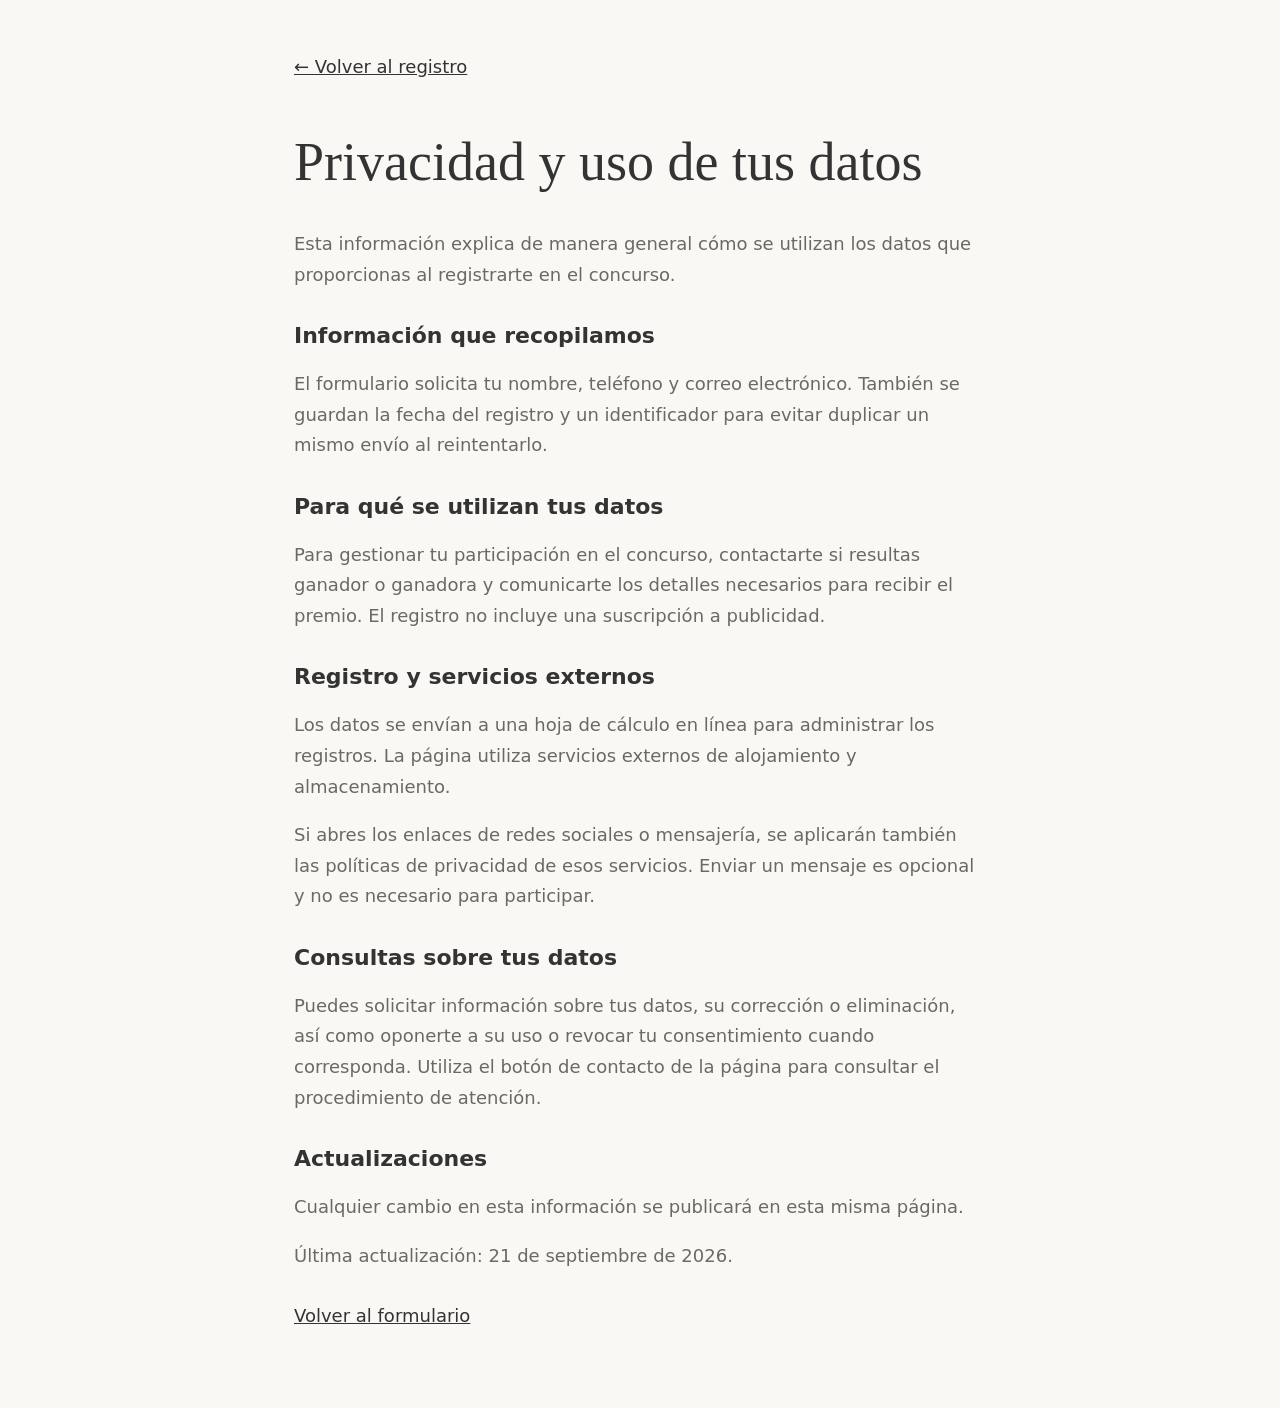
==== privacidad.html @ 13da00fe "Add files via upload" ====
<!doctype html>
<html lang="es-MX">
<head>
  <meta charset="utf-8">
  <meta name="viewport" content="width=device-width, initial-scale=1">
  <meta name="robots" content="noindex">
  <title>Privacidad y uso de tus datos</title>
  <link rel="stylesheet" href="style.css">
</head>
<body>
  <main class="privacidad">
    <a class="privacidad__volver" href="index.html#registro">← Volver al registro</a>
    <h1>Privacidad y uso de tus datos</h1>
    <p>Esta información explica de manera general cómo se utilizan los datos que proporcionas al registrarte en el concurso.</p>

    <h2>Información que recopilamos</h2>
    <p>El formulario solicita tu nombre, teléfono y correo electrónico. También se guardan la fecha del registro y un identificador para evitar duplicar un mismo envío al reintentarlo.</p>

    <h2>Para qué se utilizan tus datos</h2>
    <p>Para gestionar tu participación en el concurso, contactarte si resultas ganador o ganadora y comunicarte los detalles necesarios para recibir el premio. El registro no incluye una suscripción a publicidad.</p>

    <h2>Registro y servicios externos</h2>
    <p>Los datos se envían a una hoja de cálculo en línea para administrar los registros. La página utiliza servicios externos de alojamiento y almacenamiento.</p>
    <p>Si abres los enlaces de redes sociales o mensajería, se aplicarán también las políticas de privacidad de esos servicios. Enviar un mensaje es opcional y no es necesario para participar.</p>

    <h2>Consultas sobre tus datos</h2>
    <p>Puedes solicitar información sobre tus datos, su corrección o eliminación, así como oponerte a su uso o revocar tu consentimiento cuando corresponda. Utiliza el botón de contacto de la página para consultar el procedimiento de atención.</p>

    <h2>Actualizaciones</h2>
    <p>Cualquier cambio en esta información se publicará en esta misma página.</p>
    <p>Última actualización: 21 de septiembre de 2026.</p>
    <a class="privacidad__volver" href="index.html#registro">Volver al formulario</a>
  </main>
</body>
</html>
---- style.css ----
/* ============================================================
   FLORECER INTERIOR · Vizcaína
   Hoja de estilos mobile-first (móvil → tablet → escritorio)

   ÍNDICE
   01 · Variables y base
   02 · Tipografía y elementos comunes
   03 · Botones
   04 · Hero
   05 · Beneficios
   06 · Cupo limitado
   07 · Galería + lightbox
   08 · Experiencia
   09 · Testimonios
   10 · Llamada a la acción
   11 · Formulario y confirmación
   12 · Pie de página
   13 · Animaciones de aparición
   14 · Tablet y escritorio
   ============================================================ */

/* ---------- 01 · Variables y base ---------- */
:root{
  /* Paleta de marca */
  --rosa:        #D8A7B1;
  --rosa-hondo:  #8B5361;   /* versión legible del rosa para textos grandes */
  --marfil:      #FAF8F4;
  --champagne:   #E7D7C9;
  --beige:       #DCCFC0;
  --salvia:      #A8B5A2;
  --salvia-hondo:#53604D;   /* versión legible del salvia para textos pequeños */
  --tinta:       #333333;
  --tinta-suave: #6E6862;
  --tinta-boton: #3B2A2E;   /* texto sobre el rosa: buen contraste */

  /* Tipografía */
  --display: "Italiana", "Didot", Georgia, serif;
  --texto:   "Jost", "Futura", "Century Gothic", system-ui, sans-serif;

  /* Ritmo vertical y medidas */
  --bloque: clamp(28px, 4vw, 44px);  /* separación entre secciones */
  --margen: clamp(22px, 6vw, 64px);    /* margen lateral */
  --ancho:  1180px;                    /* ancho máximo de contenido */

  --curva: cubic-bezier(.22,.61,.36,1);
}

*,*::before,*::after{ box-sizing:border-box; }

html{ scroll-behavior:smooth; -webkit-text-size-adjust:100%; }

body{
  margin:0;
  background:var(--marfil);
  color:var(--tinta);
  font-family:var(--texto);
  font-weight:400;
  font-size:17px;
  line-height:1.7;
  overflow-x:hidden;
}

img{ max-width:100%; display:block; }

/* Enlace de accesibilidad: sólo visible al navegar con teclado */
.salto-contenido{
  position:absolute; left:-9999px; top:0; z-index:100;
  background:var(--tinta); color:var(--marfil);
  padding:12px 20px; font-size:14px;
}
.salto-contenido:focus{ left:12px; top:12px; }

/* Foco visible y consistente en toda la página */
a:focus-visible, button:focus-visible, input:focus-visible,
select:focus-visible, textarea:focus-visible, [tabindex]:focus-visible{
  outline:2px solid var(--salvia-hondo);
  outline-offset:3px;
}

/* ---------- 02 · Tipografía y elementos comunes ---------- */
.titulo-seccion{
  font-family:var(--display);
  font-weight:400;
  font-size:clamp(34px, 8.5vw, 58px);
  line-height:1.1;
  letter-spacing:.02em;
  margin:0 0 14px;
  text-align:center;
}
.titulo-seccion--izq{ text-align:left; }

.subtitulo-seccion{
  max-width:46ch;
  margin:0 auto clamp(20px, 3vw, 28px);
  text-align:center;
  color:var(--tinta-suave);
}

/* Filete decorativo bajo los títulos centrados */
.titulo-seccion::after{
  content:"";
  display:block;
  width:44px; height:1px;
  margin:20px auto 0;
  background:var(--salvia);
}
.titulo-seccion--izq::after{ margin-left:0; }

section{ padding:var(--bloque) var(--margen); }

/* ---------- 03 · Botones ---------- */
.boton{
  display:inline-block;
  font-family:var(--texto);
  font-size:15px;
  font-weight:400;
  letter-spacing:.14em;
  text-decoration:none;
  text-align:center;
  padding:17px 38px;
  border:none;
  border-radius:100px;
  cursor:pointer;
  transition:transform .35s var(--curva), background-color .35s var(--curva), box-shadow .35s var(--curva);
}
.boton--principal{
  background:var(--rosa);
  color:var(--tinta-boton);
  box-shadow:0 10px 26px -14px rgba(180,127,139,.85);
}
.boton--principal:hover{ background:#CE97A2; transform:translateY(-2px); }
.boton--principal:active{ transform:translateY(0); }

.boton--ancho{ width:100%; }

.boton--whatsapp{
  background:var(--salvia);
  color:#25321F;
  margin-top:26px;
}
.boton--whatsapp:hover{ background:#9BAA95; transform:translateY(-2px); }

/* ---------- 04 · Hero ---------- */
.hero{
  position:relative;
  min-height:0;
  display:flex;
  align-items:flex-end;
  padding:var(--margen);
  padding-block:clamp(24px, 4vw, 40px);
  overflow:hidden;
  isolation:isolate;
}
.hero__foto{
  position:absolute; inset:0;
  width:100%; height:100%;
  object-fit:cover;
  z-index:-2;
}
/* Velo suave para que el texto siempre sea legible */
.hero__velo{
  position:absolute; inset:0;
  z-index:-1;
  background:
    linear-gradient(180deg, rgba(250,248,244,.42) 0%, rgba(250,248,244,.10) 38%, rgba(59,42,46,.42) 100%),
    linear-gradient(0deg, rgba(216,167,177,.18), rgba(216,167,177,.18));
}
/* Respaldo visual mientras no existan las fotografías reales */
.hero.sin-imagen{ background:linear-gradient(160deg,var(--champagne) 0%, var(--rosa) 55%, var(--beige) 100%); }
.hero.sin-imagen .hero__foto{ display:none; }

.hero__contenido{ max-width:640px; color:var(--marfil); }

.hero__marca{
  margin:0 0 18px;
  font-size:13px;
  letter-spacing:.34em;
  color:rgba(250,248,244,.9);
}

.hero__titulo{
  font-family:var(--display);
  font-weight:400;
  font-size:clamp(52px, 17vw, 132px);
  line-height:.92;
  letter-spacing:.03em;
  margin:0;
  text-shadow:0 2px 30px rgba(59,42,46,.35);
}
.hero__titulo span{ display:block; }
.hero__titulo span:last-child{ padding-left:.14em; } /* desfase editorial */

.tallo{ display:block; width:120px; height:60px; color:var(--marfil); margin:0 0 10px; opacity:.9; }
.tallo path{ stroke-dasharray:220; stroke-dashoffset:220; }

.hero__bajada{
  font-size:clamp(17px, 4.4vw, 21px);
  line-height:1.6;
  margin:0 0 16px;
  max-width:34ch;
}
.hero__nota{
  font-size:15px;
  line-height:1.65;
  color:rgba(250,248,244,.92);
  margin:0 0 32px;
  max-width:42ch;
  padding-left:14px;
  border-left:1px solid rgba(250,248,244,.5);
}

/* ---------- 05 · Beneficios ---------- */
.beneficios{ background:var(--marfil); }
.beneficios__lista{
  display:grid;
  gap:0;
  max-width:var(--ancho);
  margin:0 auto;
}
.beneficio{
  padding:22px 4px;
  border-top:1px solid var(--beige);   /* filetes en lugar de cajas con sombra */
  text-align:center;
}
.beneficio:last-child{ border-bottom:1px solid var(--beige); }
.beneficio__marca{ font-size:26px; display:block; margin-bottom:12px; }
.beneficio h3{
  font-family:var(--display);
  font-weight:400;
  font-size:27px;
  letter-spacing:.02em;
  margin:0 0 8px;
}
.beneficio p{ margin:0; color:var(--tinta-suave); max-width:34ch; margin-inline:auto; }

/* ---------- 06 · Cupo limitado ---------- */
.cupo{ padding-top:0; }
.cupo__tarjeta{
  max-width:620px;
  margin:0 auto;
  background:linear-gradient(170deg, var(--champagne), #F2E7DC);
  border-radius:26px;
  padding:clamp(32px, 8vw, 52px) clamp(24px, 6vw, 46px);
  text-align:center;
  position:relative;
  overflow:hidden;
}
/* Pétalos discretos de fondo */
.cupo__tarjeta::before,
.cupo__tarjeta::after{
  content:"";
  position:absolute;
  width:170px; height:170px;
  border-radius:60% 40% 55% 45%;
  background:rgba(216,167,177,.22);
}
.cupo__tarjeta::before{ top:-70px; right:-60px; }
.cupo__tarjeta::after{ bottom:-90px; left:-70px; background:rgba(168,181,162,.18); }

.cupo__etiqueta{
  position:relative;
  margin:0 0 6px;
  font-size:14px;
  letter-spacing:.2em;
  color:var(--salvia-hondo);
}
.cupo__titulo{
  position:relative;
  font-family:var(--display);
  font-weight:400;
  font-size:clamp(30px, 7vw, 44px);
  margin:0 0 18px;
}
.cupo__contador{
  position:relative;
  font-family:var(--display);
  font-size:clamp(22px, 5.4vw, 30px);
  color:var(--rosa-hondo);
  margin:0 0 18px;
}
/* Pétalos-contador: llenos = lugares disponibles */
.cupo__petalos{
  position:relative;
  display:flex; flex-wrap:wrap; justify-content:center; gap:7px;
  margin-bottom:20px;
}
.petalo{
  width:10px; height:12px;
  border-radius:60% 60% 55% 55%;
  background:rgba(180,127,139,.22);
  transform:scale(.6);
  opacity:0;
  transition:transform .5s var(--curva), opacity .5s var(--curva);
}
.petalo--lleno{ background:var(--rosa); }
.petalo--visible{ transform:scale(1); opacity:1; }

.cupo__nota{
  position:relative;
  margin:0;
  font-size:15px;
  color:var(--tinta-suave);
  max-width:38ch;
  margin-inline:auto;
}

/* ---------- 07 · Galería + lightbox ---------- */
.galeria{ background:var(--marfil); }
/* Cuatro imágenes organizadas en dos filas de dos. */
.galeria__grid{
  max-width:var(--ancho);
  margin:0 auto;
  display:grid;
  grid-template-columns:repeat(2,minmax(0,1fr));
  gap:12px;
}
.galeria__item{
  display:block;
  width:100%;
  padding:0; margin:0;
  aspect-ratio:1/1;
  border:none;
  background:var(--beige);
  border-radius:14px;
  overflow:hidden;
  cursor:pointer;
  break-inside:avoid;
  -webkit-tap-highlight-color:transparent;
}
.galeria__item img{
  width:100%;
  height:100%;
  object-fit:cover;
  transition:transform .6s var(--curva), opacity .6s var(--curva);
}
.galeria__item:hover img{ transform:scale(1.04); }
/* Respaldo cuando la imagen todavía no existe */
.galeria__item.sin-imagen{
  aspect-ratio:1/1;
  background:linear-gradient(150deg,var(--champagne),var(--rosa));
}
.galeria__item.sin-imagen:nth-child(3n){ background:linear-gradient(150deg,var(--beige),var(--salvia)); }
.galeria__item.sin-imagen:nth-child(3n+1){ aspect-ratio:1/1; }
.galeria__item.sin-imagen img{ display:none; }

.lightbox{
  position:fixed; inset:0; z-index:90;
  display:flex; align-items:center; justify-content:center;
  background:rgba(51,51,51,.92);
  padding:20px;
  opacity:0;
  transition:opacity .3s var(--curva);
}
.lightbox.abierto{ opacity:1; }
.lightbox__img{
  max-width:100%; max-height:84vh;
  border-radius:10px;
  box-shadow:0 30px 60px -30px rgba(0,0,0,.8);
}
.lightbox__cerrar,
.lightbox__nav{
  position:absolute;
  background:rgba(250,248,244,.14);
  color:var(--marfil);
  border:none;
  border-radius:50%;
  width:46px; height:46px;
  font-size:26px; line-height:1;
  cursor:pointer;
  transition:background-color .3s var(--curva);
}
.lightbox__cerrar:hover,
.lightbox__nav:hover{ background:rgba(250,248,244,.28); }
.lightbox__cerrar{ top:18px; right:18px; }
.lightbox__nav{ top:50%; transform:translateY(-50%); }
.lightbox__nav--prev{ left:12px; }
.lightbox__nav--next{ right:12px; }

/* ---------- 08 · Experiencia ---------- */
.experiencia{
  background:linear-gradient(180deg, var(--marfil) 0%, #F4EDE5 100%);
  display:grid;
  gap:clamp(26px, 6vw, 52px);
  align-items:center;
}
.experiencia__figura{
  margin:0;
  border-radius:20px;
  overflow:hidden;
  background:var(--beige);
  aspect-ratio:4/5;
}
.experiencia__figura img{ width:100%; height:100%; object-fit:cover; }
.experiencia__figura.sin-imagen{ background:linear-gradient(140deg,var(--salvia),var(--champagne)); }
.experiencia__figura.sin-imagen img{ display:none; }

.experiencia__texto p{ color:var(--tinta-suave); max-width:52ch; }
.experiencia__firma{
  font-family:var(--display);
  font-size:24px;
  letter-spacing:.24em;
  color:var(--rosa-hondo);
  margin-top:26px;
}

/* ---------- 09 · Testimonios ---------- */
.testimonios{ background:#F4EDE5; }
.carrusel{
  max-width:760px;
  margin:0 auto;
  overflow:hidden;
  position:relative;
}
.carrusel__pista{
  display:flex;
  transition:transform .7s var(--curva);
  touch-action:pan-y;
  cursor:grab;
}
.carrusel__pista.arrastrando{ transition:none; cursor:grabbing; }

.testimonio{
  flex:0 0 100%;
  margin:0;
  padding:8px clamp(10px, 4vw, 40px) 30px;
  text-align:center;
  user-select:none;
}
.testimonio__estrellas{ font-size:13px; letter-spacing:.18em; margin:0 0 16px; }
.testimonio blockquote{
  font-family:var(--display);
  font-size:clamp(21px, 5.2vw, 30px);
  line-height:1.4;
  margin:0 0 18px;
  color:var(--tinta);
}
.testimonio blockquote::before{ content:"“"; }
.testimonio blockquote::after{ content:"”"; }
.testimonio figcaption{
  font-size:14px;
  letter-spacing:.2em;
  color:var(--salvia-hondo);
}

.carrusel__puntos{ display:flex; justify-content:center; gap:10px; }
.carrusel__punto{
  width:8px; height:8px;
  padding:0;
  border:none; border-radius:50%;
  background:var(--beige);
  cursor:pointer;
  transition:background-color .3s var(--curva), transform .3s var(--curva);
}
.carrusel__punto[aria-selected="true"]{ background:var(--rosa); transform:scale(1.4); }

/* ---------- 10 · Llamada a la acción ---------- */
.cta{ background:var(--marfil); padding-bottom:0; }
.cta__caja{
  max-width:620px;
  margin:0 auto;
  text-align:center;
  border-top:1px solid var(--beige);
  border-bottom:1px solid var(--beige);
  padding:clamp(24px, 4vw, 32px) 0;
}
.cta__titulo{
  font-family:var(--display);
  font-weight:400;
  font-size:clamp(32px, 7vw, 54px);
  line-height:1.15;
  margin:0 0 14px;
}
.cta__caja p{ color:var(--tinta-suave); max-width:42ch; margin:0 auto 22px; }

/* ---------- 11 · Formulario y confirmación ---------- */
.registro{ background:var(--marfil); }
.registro__marco{
  max-width:640px;
  margin:0 auto;
  background:#FFFDFA;
  border:1px solid var(--beige);
  border-radius:24px;
  padding:clamp(20px, 5vw, 36px);
}
.registro__encabezado .titulo-seccion{ font-size:clamp(32px, 7.5vw, 46px); }
.registro__encabezado .subtitulo-seccion{ margin-bottom:24px; font-size:16px; }

.campo{ margin-bottom:24px; }
.campo label,
.campo legend{
  display:block;
  font-size:14px;
  letter-spacing:.08em;
  color:var(--tinta-suave);
  margin-bottom:9px;
  padding:0;
}
.campo--grupo{ border:none; margin:0 0 26px; padding:0; }
.campo__ayuda{ font-size:13px; color:var(--tinta-suave); margin:-4px 0 12px; }

input[type="text"],
input[type="tel"],
input[type="email"]{
  width:100%;
  font-family:var(--texto);
  font-size:16px;              /* 16px evita el zoom automático en iOS */
  font-weight:400;
  color:var(--tinta);
  background:var(--marfil);
  border:1px solid var(--beige);
  border-radius:14px;
  padding:16px 18px;
  transition:border-color .3s var(--curva), background-color .3s var(--curva), box-shadow .3s var(--curva);
}
input::placeholder{ color:#756D65; }
input[type="text"]:focus,
input[type="tel"]:focus,
input[type="email"]:focus{
  border-color:var(--rosa);
  background:#fff;
  box-shadow:0 0 0 4px rgba(216,167,177,.18);
  outline:none;
}
/* Estados de validación */
.campo.invalido input{ border-color:#C98B8B; background:#FDF6F5; }
.campo.valido input{ border-color:var(--salvia); }

.campo__error{
  min-height:0;
  margin:7px 0 0;
  font-size:13.5px;
  color:#B26A6A;
  opacity:0;
  transform:translateY(-4px);
  transition:opacity .25s var(--curva), transform .25s var(--curva);
}
.campo.invalido .campo__error{ opacity:1; transform:translateY(0); }

/* Opciones tipo píldora (selección múltiple) */
.opciones{ display:flex; flex-direction:column; gap:10px; }
.opciones--chips{ flex-direction:row; flex-wrap:wrap; gap:9px; }

.chip{ position:relative; }
.chip input{ position:absolute; opacity:0; width:0; height:0; }
.chip span{
  display:inline-block;
  padding:11px 20px;
  border:1px solid var(--beige);
  border-radius:100px;
  font-size:15px;
  color:var(--tinta-suave);
  cursor:pointer;
  transition:background-color .3s var(--curva), border-color .3s var(--curva), color .3s var(--curva);
}
.chip input:checked + span{
  background:var(--rosa);
  border-color:var(--rosa);
  color:var(--tinta-boton);
}
.chip input:focus-visible + span{ outline:2px solid var(--salvia-hondo); outline-offset:3px; }

/* Opciones únicas (radio) */
.opcion{ position:relative; }
.opcion input{ position:absolute; opacity:0; width:0; height:0; }
.opcion span{
  display:flex; align-items:center; gap:12px;
  padding:15px 18px;
  border:1px solid var(--beige);
  border-radius:14px;
  font-size:16px;
  cursor:pointer;
  transition:border-color .3s var(--curva), background-color .3s var(--curva);
}
.opcion span::before{
  content:"";
  width:16px; height:16px;
  border:1px solid var(--beige);
  border-radius:50%;
  flex:none;
  transition:box-shadow .3s var(--curva), border-color .3s var(--curva);
}
.opcion input:checked + span{ border-color:var(--rosa); background:#FDF7F8; }
.opcion input:checked + span::before{ border-color:var(--rosa); box-shadow:inset 0 0 0 4px var(--rosa); }
.opcion input:focus-visible + span{ outline:2px solid var(--salvia-hondo); outline-offset:3px; }

.campo--grupo.invalido .opcion span,
.campo--grupo.invalido .chip span{ border-color:#D8A8A8; }

#botonEnviar{ margin-top:8px; }
#botonEnviar[disabled]{ opacity:.6; cursor:progress; }

.formulario__aviso{
  margin:14px 0 0;
  font-size:14.5px;
  text-align:center;
  color:#B26A6A;
  min-height:1px;
}
.formulario__legal{
  margin:18px 0 0;
  font-size:13px;
  line-height:1.6;
  text-align:center;
  color:#6E6862;
}

/* Campo trampa anti-spam */
.trampa{ position:absolute; left:-9999px; width:1px; height:1px; overflow:hidden; }

/* Pantalla de confirmación */
.confirmacion{ text-align:center; padding:12px 0 6px; }
.confirmacion__flor{ width:76px; height:76px; color:var(--rosa); margin:0 auto 18px; }
.confirmacion__titulo{
  font-family:var(--display);
  font-weight:400;
  font-size:clamp(34px, 8vw, 50px);
  margin:0 0 14px;
}
.confirmacion p{ margin:0 auto 6px; color:var(--tinta-suave); max-width:36ch; }

/* ---------- 12 · Pie de página ---------- */
.pie{
  background:var(--tinta);
  color:rgba(250,248,244,.8);
  text-align:center;
  padding:46px var(--margen);
  font-size:14px;
}
.pie p{ margin:0; }
.pie__marca{
  font-family:var(--display);
  font-size:26px;
  letter-spacing:.3em;
  color:var(--marfil);
  margin-bottom:8px;
}

/* ---------- 13 · Animaciones de aparición ---------- */
/* Secuencia única de carga del hero */
.hero__marca, .hero__titulo span, .hero__bajada, .hero__nota, .hero .boton{
  opacity:0;
  transform:translateY(18px);
  animation:entrada 1s var(--curva) forwards;
}
.hero__marca{ animation-delay:.15s; }
.hero__titulo span:nth-child(1){ animation-delay:.3s; }
.hero__titulo span:nth-child(2){ animation-delay:.45s; }
.hero__bajada{ animation-delay:.8s; }
.hero__nota{ animation-delay:.95s; }
.hero .boton{ animation-delay:1.1s; }

.tallo path{ animation:dibujar 1.6s var(--curva) .6s forwards; }

@keyframes entrada{ to{ opacity:1; transform:none; } }
@keyframes dibujar{ to{ stroke-dashoffset:0; } }

/* Aparición al hacer scroll (la activa script.js) */
[data-reveal]{
  opacity:0;
  transform:translateY(16px);
  transition:opacity .8s var(--curva), transform .8s var(--curva);
}
[data-reveal].visible{ opacity:1; transform:none; }

/* Respeta la preferencia de movimiento reducido del sistema */
@media (prefers-reduced-motion: reduce){
  html{ scroll-behavior:auto; }
  *,*::before,*::after{
    animation-duration:.01ms !important;
    animation-iteration-count:1 !important;
    transition-duration:.01ms !important;
  }
  [data-reveal], .hero__marca, .hero__titulo span,
  .hero__bajada, .hero__nota, .hero .boton{ opacity:1; transform:none; }
  .tallo path{ animation:none !important; stroke-dashoffset:0; }
  .petalo{ opacity:1; transform:none; }
}

/* ---------- 14 · Tablet y escritorio ---------- */
@media (min-width:700px){
  body{ font-size:18px; }

  .beneficios__lista{
    grid-template-columns:repeat(3,1fr);
    border-top:1px solid var(--beige);
    border-bottom:1px solid var(--beige);
  }
  .beneficio{
    border-top:none;
    border-left:1px solid var(--beige);
    padding:28px 26px;
  }
  .beneficio:first-child{ border-left:none; }
  .beneficio:last-child{ border-bottom:none; }

  .galeria__grid{ gap:16px; }

  .experiencia{ grid-template-columns:1.05fr 1fr; }
  .experiencia__figura{ aspect-ratio:3/4; }

  .boton--ancho{ width:auto; min-width:280px; display:block; margin-inline:auto; }
}

@media (min-width:1024px){
  .hero{ align-items:center; padding-left:clamp(64px, 8vw, 120px); }
  .hero__contenido{ max-width:720px; }
  .hero__velo{
    background:
      linear-gradient(100deg, rgba(59,42,46,.55) 0%, rgba(59,42,46,.22) 48%, rgba(250,248,244,.12) 100%),
      linear-gradient(0deg, rgba(216,167,177,.14), rgba(216,167,177,.14));
  }

  .experiencia{ gap:80px; padding-inline:clamp(64px, 9vw, 140px); }
  .experiencia__texto p{ font-size:19px; }

}

/* Presentación de las marcas y texto de alto contraste. */
.hero__contenido{ color:var(--marfil); }
.hero__titulo{ text-shadow:none; font-size:clamp(52px, 14vw, 116px); line-height:1; }
.hero__logos{
  display:flex;
  align-items:center;
  gap:clamp(12px, 3vw, 24px);
  margin:28px 0 22px;
  max-width:460px;
}
.hero__logo{
  display:flex;
  align-items:center;
  justify-content:center;
  background:#fff;
  border:1px solid rgba(59,42,46,.12);
  border-radius:12px;
  height:112px;
  overflow:hidden;
  min-width:0;
}
.hero__logo--apapacho{ flex:1.4; padding:12px; }
.hero__logo--apapacho img{ width:100%; height:auto; filter:invert(1); }
.hero__logo--vizcaina{ flex:1; }
.hero__logo--vizcaina img{ width:160px; max-width:100%; height:auto; flex:none; }
.hero__invitacion{
  margin:0 0 10px;
  font-size:18px;
  font-weight:500;
  letter-spacing:.08em;
}
.hero__bajada{ max-width:40ch; margin-bottom:0; }
@media (max-width:380px){
  .hero__logo{ height:92px; }
  .hero__logos{ gap:10px; }
}

/* Los elementos ocultos no deben interceptar clics ni tapar el formulario. */
[hidden]{ display:none !important; }
.campo.valido input{ border-color:#53604D; background:#F6FAF4; }
.campo.invalido input{ border-color:#A44444; }
.campo__error, .formulario__aviso{ color:#963D3D; }
#botonEnviar[disabled]{ opacity:.75; }
.formulario[aria-busy="true"] input{ opacity:.7; }

.pie .pie__lema{
  max-width:42ch;
  margin:12px auto 20px;
  font-family:var(--display);
  font-size:clamp(22px, 4.5vw, 28px);
  line-height:1.4;
  color:var(--marfil);
}

/* Ajustes para pantallas pequeñas y botones fáciles de tocar. */
@media (max-width:699px){
  .boton{ max-width:100%; min-height:48px; padding:15px 22px; letter-spacing:.08em; }
  .registro__marco{ min-width:0; }
  .registro__encabezado .titulo-seccion{ font-size:clamp(28px, 7.5vw, 40px); }
  .campo input{ min-width:0; }
}

.pie__logos{ margin:0 auto 24px; width:100%; }
.pie{ padding-bottom:100px; }
.whatsapp-flotante{
  position:fixed;
  right:max(18px, env(safe-area-inset-right));
  bottom:calc(18px + env(safe-area-inset-bottom));
  z-index:80;
  display:flex;
  align-items:center;
  justify-content:center;
  width:58px;
  height:58px;
  border-radius:50%;
  background:#128C4A;
  color:#fff;
  box-shadow:0 4px 18px rgba(0,0,0,.22);
  transition:transform .2s ease, background-color .2s ease;
}
.whatsapp-flotante svg{ width:32px; height:32px; }
.whatsapp-flotante:hover{ background:#0B7039; transform:translateY(-3px); }
.whatsapp-flotante:focus-visible{ outline:3px solid var(--rosa); outline-offset:4px; }
/* Despejar los campos mientras se escribe con el teclado del celular. */
@media (max-width:699px){
  body:has(.formulario input:focus) .whatsapp-flotante{ visibility:hidden; }
}

.hero__participar{ margin-top:24px; }
.concurso-banner{
  display:flex; flex-wrap:wrap; align-items:center; justify-content:center;
  gap:18px 40px; padding:20px var(--margen); background:#EDD5DB; color:#3B2A2E;
}
.concurso-banner__texto{ max-width:48ch; }
.concurso-banner__texto strong{ font-weight:500; }
.concurso-banner__texto p{ font-size:14px; margin:4px 0 0; }
.cuenta{ display:flex; gap:10px; }
.cuenta span{ min-width:56px; text-align:center; }
.cuenta b{ display:block; font-size:30px; font-weight:500; line-height:1.2; font-variant-numeric:tabular-nums; }
.cuenta small{ display:block; font-size:12px; }
.concurso-datos{ position:relative; text-align:left; margin:24px 0 0; }
.concurso-datos div{ padding:12px 0; border-top:1px solid rgba(59,42,46,.15); }
.concurso-datos dt{ font-weight:500; }
.concurso-datos dd{ margin:4px 0 0; font-size:16px; color:var(--tinta-suave); }
.preguntas__lista{ max-width:760px; margin:auto; }
.preguntas details{ border-bottom:1px solid var(--beige); }
.preguntas summary{ padding:18px 4px; cursor:pointer; font-weight:500; }
.preguntas summary:focus-visible{ outline:2px solid var(--salvia-hondo); outline-offset:3px; }
.preguntas details p{ margin:0; padding:0 4px 20px; color:var(--tinta-suave); }
.confirmacion__titulo{ overflow-wrap:anywhere; }
@media(max-width:699px){
  .concurso-banner{ text-align:center; }
  .cuenta{ gap:8px; }
  .cuenta span{ min-width:52px; }
}

/* Tres fotografías: una columna en celular y tres en pantallas amplias. */
.galeria__grid{ grid-template-columns:1fr; }
.galeria__item{ aspect-ratio:3/2; }
@media(min-width:700px){
  .galeria__grid{ grid-template-columns:repeat(3,minmax(0,1fr)); }
}

@media (max-width:699px){
  .pie .pie__lema{ font-size:clamp(18px, 5vw, 24px); }
  .pie__lema span{ display:block; }
}

/* Cursor floral para dispositivos con ratón; el centro indica dónde se pulsa. */
@media (hover:hover) and (pointer:fine){
  body{ cursor:url("images/cursor-flor.svg") 16 16, auto; }
  a, button, summary, .galeria__item, .chip span, .opcion span{
    cursor:url("images/cursor-flor.svg") 16 16, pointer;
  }
  input[type="text"], input[type="tel"], input[type="email"], textarea{ cursor:text; }
  button:disabled, #botonEnviar[disabled]{ cursor:progress; }
}

/* Vizcaína organiza el concurso; el evento y Apapacho quedan como referencia. */
.hero .hero__contenido{ width:100%; max-width:var(--ancho); margin-inline:auto; }
.hero__evento{
  width:min(100%, 310px);
  margin:0 0 24px auto;
  padding:16px 20px;
  border:1px solid rgba(255,255,255,.45);
  border-radius:16px;
  background:rgba(250,248,244,.92);
  color:#30252A;
  text-align:center;
}
.hero__evento-titulo{ font-family:var(--display); font-size:28px; font-weight:400; line-height:1.1; margin:0; }
.hero__evento-subtitulo{ font-size:12px; font-weight:500; letter-spacing:.12em; text-transform:uppercase; margin:8px 0 12px; }
.hero__evento-by{ display:flex; gap:10px; align-items:center; justify-content:center; }
.hero__evento-by span{ font-size:12px; }
.hero__evento-by img{ width:110px; height:auto; filter:invert(1); mix-blend-mode:multiply; }
.hero__organizador{
  width:min(100%, 380px);
  aspect-ratio:1.75;
  display:flex;
  align-items:center;
  justify-content:center;
  background:#fff;
  border-radius:16px;
  overflow:hidden;
}
.hero__organizador img{ width:100%; height:auto; flex:none; }
.hero .hero__invitacion{ color:#171215; font-size:clamp(22px, 5.5vw, 28px); letter-spacing:.02em; }
.hero__invitacion strong{ font-weight:700; }
.hero .tallo{ margin:4px 0; }
@media(min-width:700px){
  .hero__evento{ margin-bottom:0; }
  .hero__organizador{ margin-top:0; }
}
@media(prefers-reduced-motion:no-preference){
  .hero__evento, .hero__organizador{ animation:entrada .8s var(--curva) both; }
  .hero__organizador{ animation-delay:.15s; }
}

/* Composición compacta para escritorio, con las marcas a la misma altura. */
.hero__principal{ min-width:0; }
@media(min-width:900px){
  .hero{ padding:44px var(--margen); }
  .hero .hero__contenido{
    max-width:1040px;
    display:grid;
    grid-template-columns:minmax(0, 1fr) 280px;
    column-gap:clamp(40px, 6vw, 96px);
    align-items:start;
  }
  .hero__principal{ grid-column:1; grid-row:1; }
  .hero__evento{
    grid-column:2;
    grid-row:1;
    width:100%;
    margin:0;
    padding:20px 18px;
    border-radius:14px;
    background:rgba(250,248,244,.88);
  }
  .hero__organizador{ width:320px; max-width:100%; border-radius:14px; }
  .hero__evento-titulo{ font-size:27px; }
  .hero__evento-subtitulo{ font-size:11px; }
  .hero .hero__bajada{ max-width:43ch; font-size:20px; line-height:1.6; }
  .hero .hero__invitacion{ margin-bottom:12px; }
  .hero__participar{ margin-top:22px; }
}

.pie__redes{ margin:28px auto 0; padding-top:24px; border-top:1px solid rgba(250,248,244,.2); max-width:480px; }
.pie .pie__redes-titulo{ margin:0 0 14px; font-size:16px; color:var(--marfil); }
.pie__redes-enlaces{ display:flex; flex-wrap:wrap; justify-content:center; gap:12px; }
.pie__redes a{ display:inline-flex; align-items:center; justify-content:center; gap:9px; min-height:48px; padding:10px 18px; border:1px solid rgba(250,248,244,.35); border-radius:100px; color:var(--marfil); text-decoration:none; transition:background-color .2s, color .2s; }
.pie__redes a:hover{ background:var(--rosa); color:var(--tinta-boton); }
.pie__redes svg{ width:22px; height:22px; flex:none; }

.formulario__legal a{ color:inherit; text-decoration:underline; text-underline-offset:3px; }
.pie .pie__privacidad{ margin-top:22px; }
.pie__privacidad a{ display:inline-block; padding:12px; color:var(--marfil); text-underline-offset:4px; }
.privacidad{ max-width:820px; margin:auto; padding:40px var(--margen) 64px; }
.privacidad h1{ font-family:var(--display); font-size:clamp(36px, 8vw, 54px); font-weight:400; line-height:1.15; }
.privacidad h2{ font-size:22px; line-height:1.3; margin-top:32px; }
.privacidad p{ color:var(--tinta-suave); }
.privacidad__volver{ display:inline-block; padding-block:12px; color:var(--tinta); }
.privacidad .privacidad__pendiente{ background:#EDD5DB; color:#3B2A2E; border-radius:12px; padding:18px; }
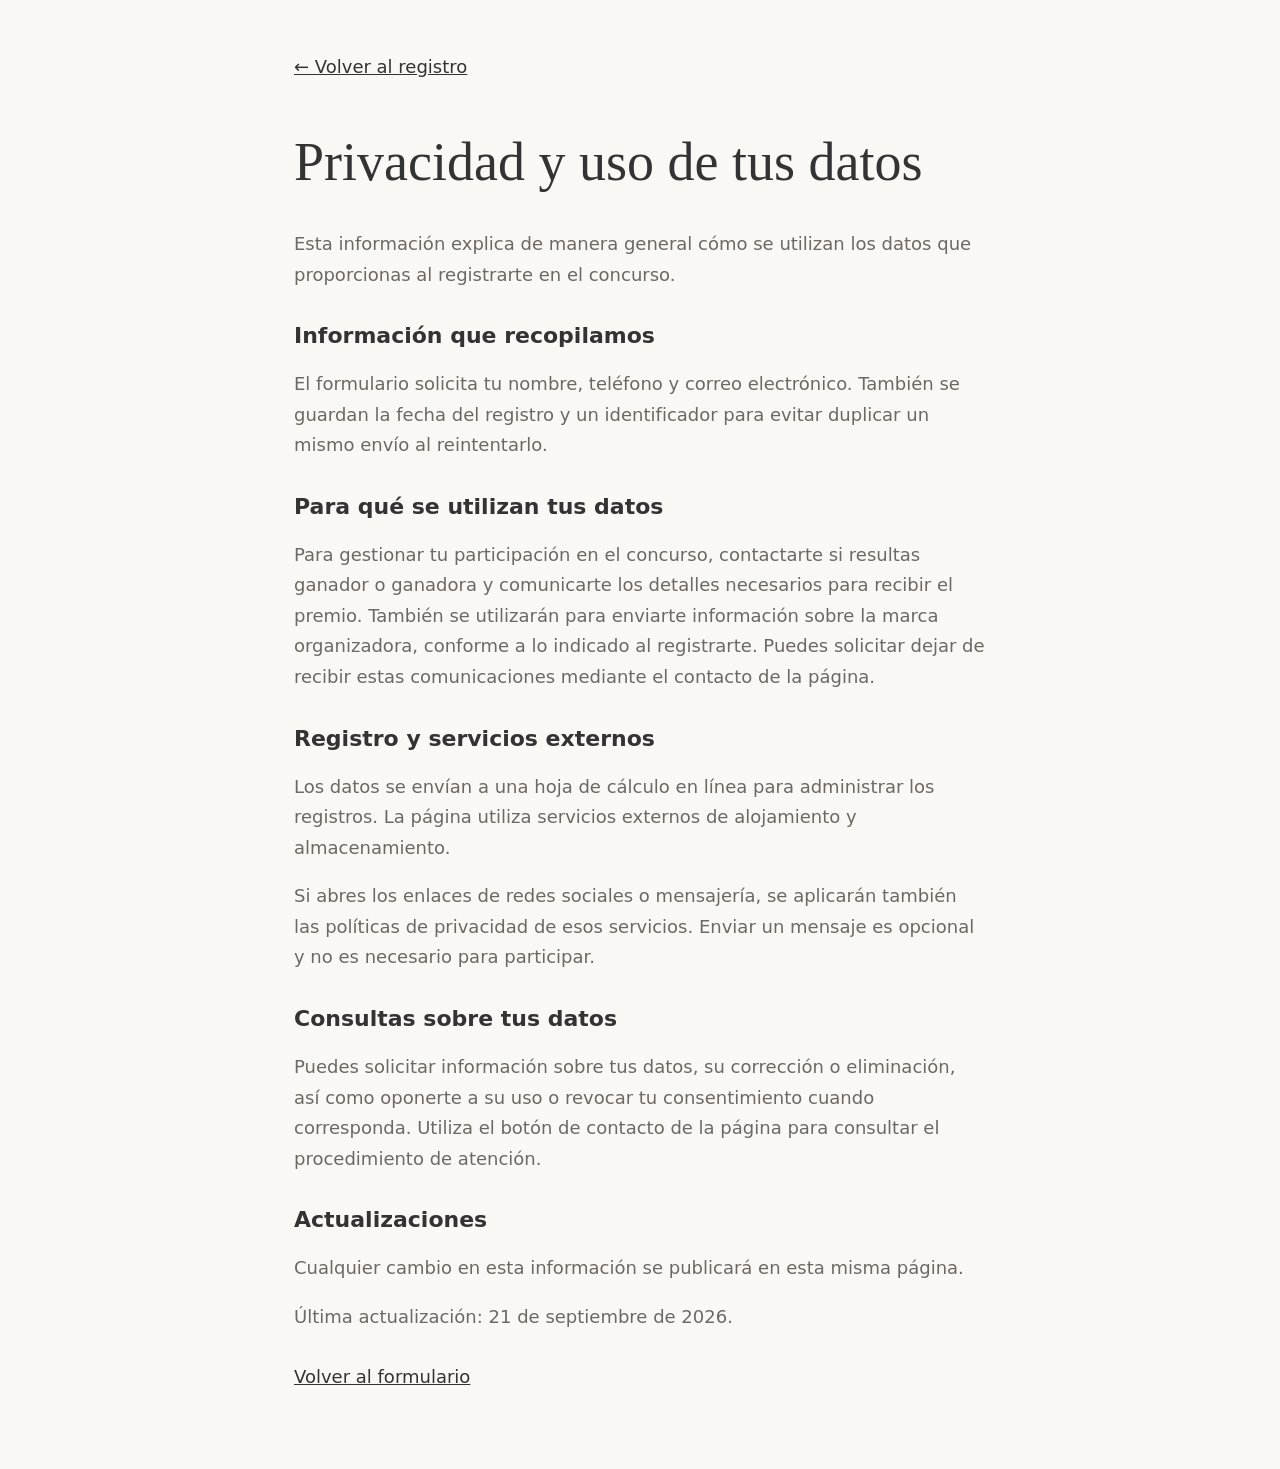
==== commit 96a6a98d: "Add files via upload" ====
--- a/privacidad.html
+++ b/privacidad.html
@@ -17,7 +17,7 @@
     <p>El formulario solicita tu nombre, teléfono y correo electrónico. También se guardan la fecha del registro y un identificador para evitar duplicar un mismo envío al reintentarlo.</p>
 
     <h2>Para qué se utilizan tus datos</h2>
-    <p>Para gestionar tu participación en el concurso, contactarte si resultas ganador o ganadora y comunicarte los detalles necesarios para recibir el premio. El registro no incluye una suscripción a publicidad.</p>
+    <p>Para gestionar tu participación en el concurso, contactarte si resultas ganador o ganadora y comunicarte los detalles necesarios para recibir el premio. También se utilizarán para enviarte información sobre la marca organizadora, conforme a lo indicado al registrarte. Puedes solicitar dejar de recibir estas comunicaciones mediante el contacto de la página.</p>
 
     <h2>Registro y servicios externos</h2>
     <p>Los datos se envían a una hoja de cálculo en línea para administrar los registros. La página utiliza servicios externos de alojamiento y almacenamiento.</p>
--- a/style.css
+++ b/style.css
@@ -938,3 +938,63 @@
 .privacidad p{ color:var(--tinta-suave); }
 .privacidad__volver{ display:inline-block; padding-block:12px; color:var(--tinta); }
 .privacidad .privacidad__pendiente{ background:#EDD5DB; color:#3B2A2E; border-radius:12px; padding:18px; }
+
+/* Marcos de marca: filete champán y contorno interior delicado. */
+.hero__evento,
+.hero__organizador,
+.pie__logos .hero__logo{
+  position:relative;
+  border:1px solid #C6AB99;
+  border-radius:18px 6px 18px 6px;
+  box-shadow:0 8px 22px -14px rgba(59,42,46,.35);
+}
+.hero__evento::after,
+.hero__organizador::after,
+.pie__logos .hero__logo::after{
+  content:"";
+  position:absolute;
+  inset:5px;
+  border:1px solid rgba(198,171,153,.5);
+  border-radius:13px 3px 13px 3px;
+  pointer-events:none;
+}
+.hero__evento{
+  width:min(100%, 238px);
+  padding:16px 18px;
+  margin-left:auto;
+  background:linear-gradient(135deg,#FFFDFA,#F4EBE3);
+}
+.hero__evento-titulo{ font-size:23px; }
+.hero__evento-subtitulo{ font-size:10px; letter-spacing:.1em; margin:7px 0 10px; }
+.hero__evento-by{ gap:8px; }
+.hero__evento-by img{ width:88px; }
+.hero__evento-by span{ font-size:11px; }
+.hero__organizador img{ width:88%; }
+.pie__logos .hero__logo--apapacho{ padding-inline:18px; }
+.pie__logos .hero__logo--vizcaina img{ width:144px; }
+@media(min-width:900px){
+  .hero .hero__contenido{ grid-template-columns:minmax(0,1fr) 238px; }
+}
+@media(min-width:700px) and (max-width:899px){
+  .hero__evento{ margin-bottom:24px; }
+}
+
+/* Contorno de Vizcaína con dibujo y pausa en un ciclo continuo. */
+.solo-lectores{ position:absolute; width:1px; height:1px; padding:0; margin:-1px; overflow:hidden; clip-path:inset(50%); white-space:nowrap; border:0; }
+.hero__organizador::after{ content:none; }
+.hero__marco-animado{ position:absolute; inset:0; width:100%; height:100%; color:#A78269; pointer-events:none; }
+.hero__marco-animado rect{ stroke-dasharray:100; stroke-dashoffset:0; }
+@media(prefers-reduced-motion:no-preference){
+  .hero__marco-animado rect{ animation:trazar-marco 5s ease-in-out .3s infinite; }
+}
+@keyframes trazar-marco{
+  0%, 100%{ stroke-dashoffset:100; }
+  40%, 65%{ stroke-dashoffset:0; }
+}
+@media(min-width:900px){
+  .hero .hero__contenido{ display:block; max-width:1040px; }
+}
+
+/* Espaciado tras simplificar el bloque anterior al registro. */
+.cta__caja > p:last-child{ margin-bottom:0; }
+.registro__encabezado{ margin-bottom:24px; }
